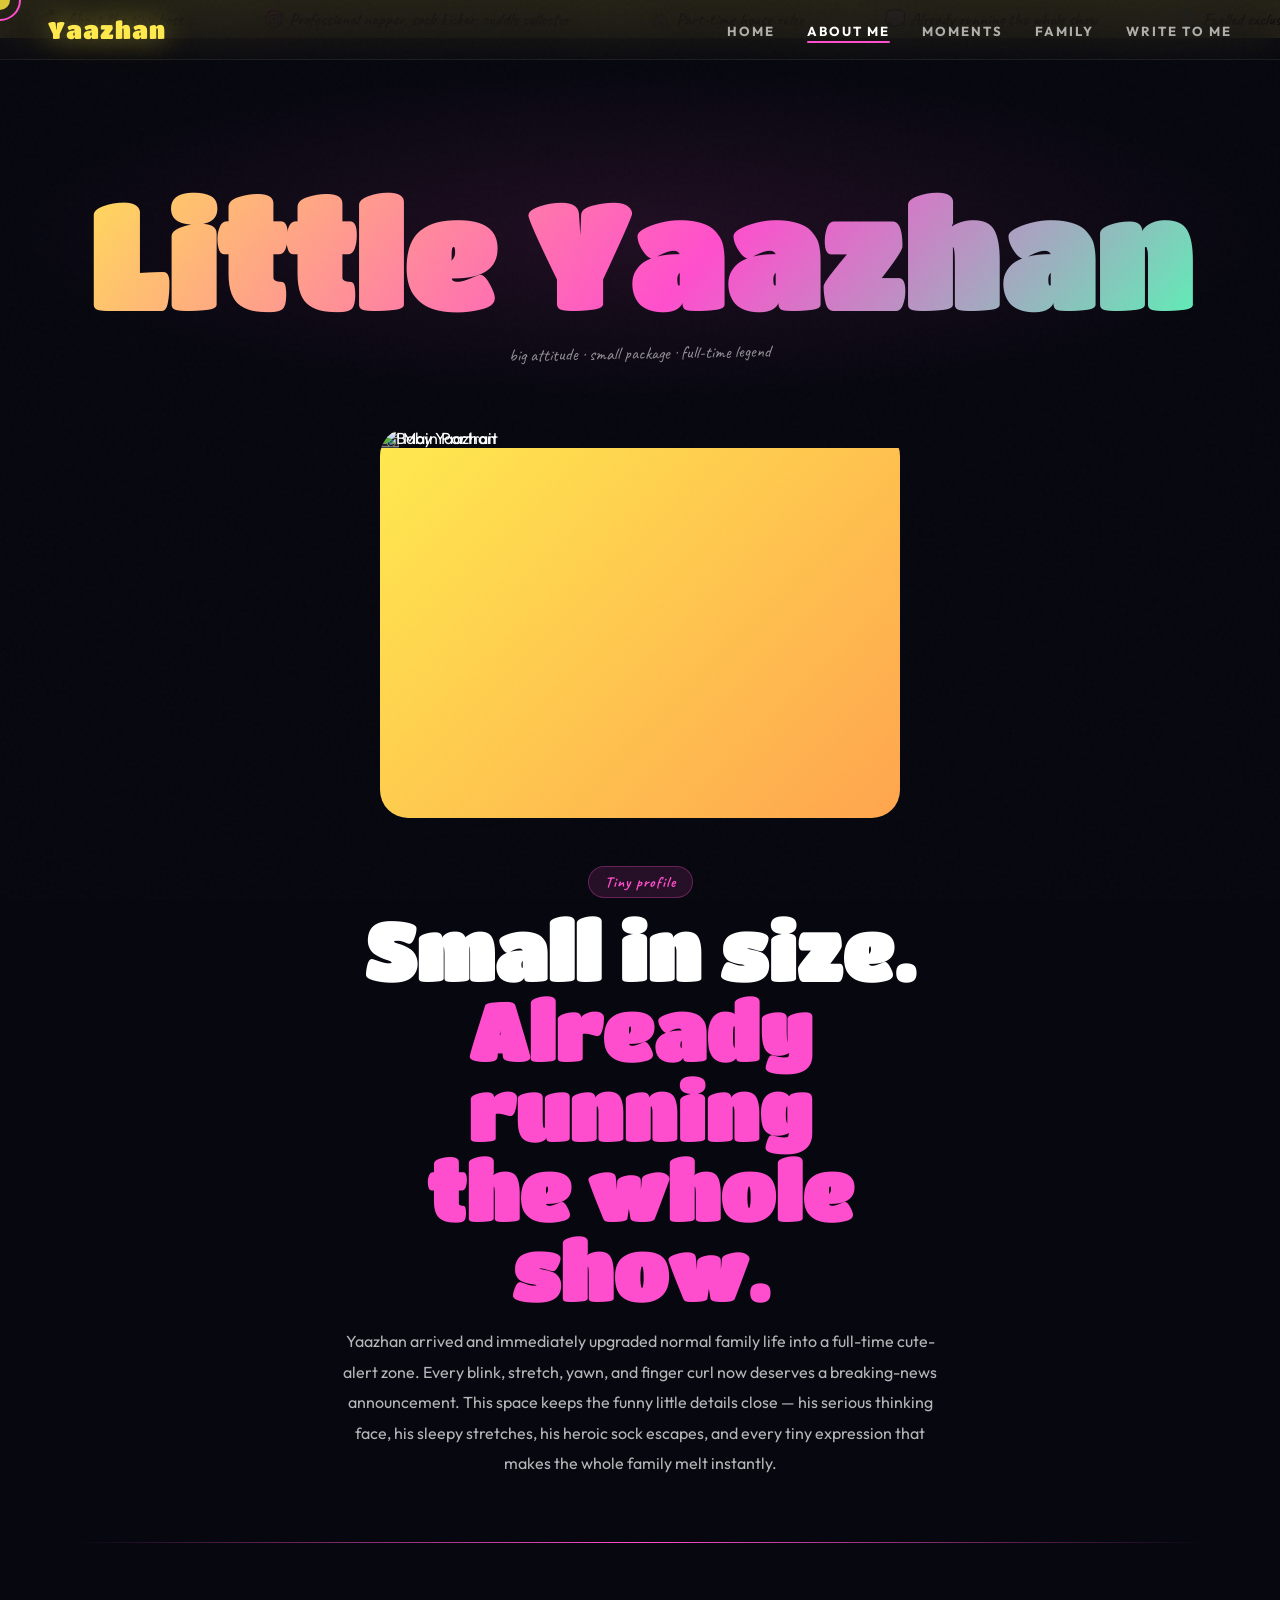
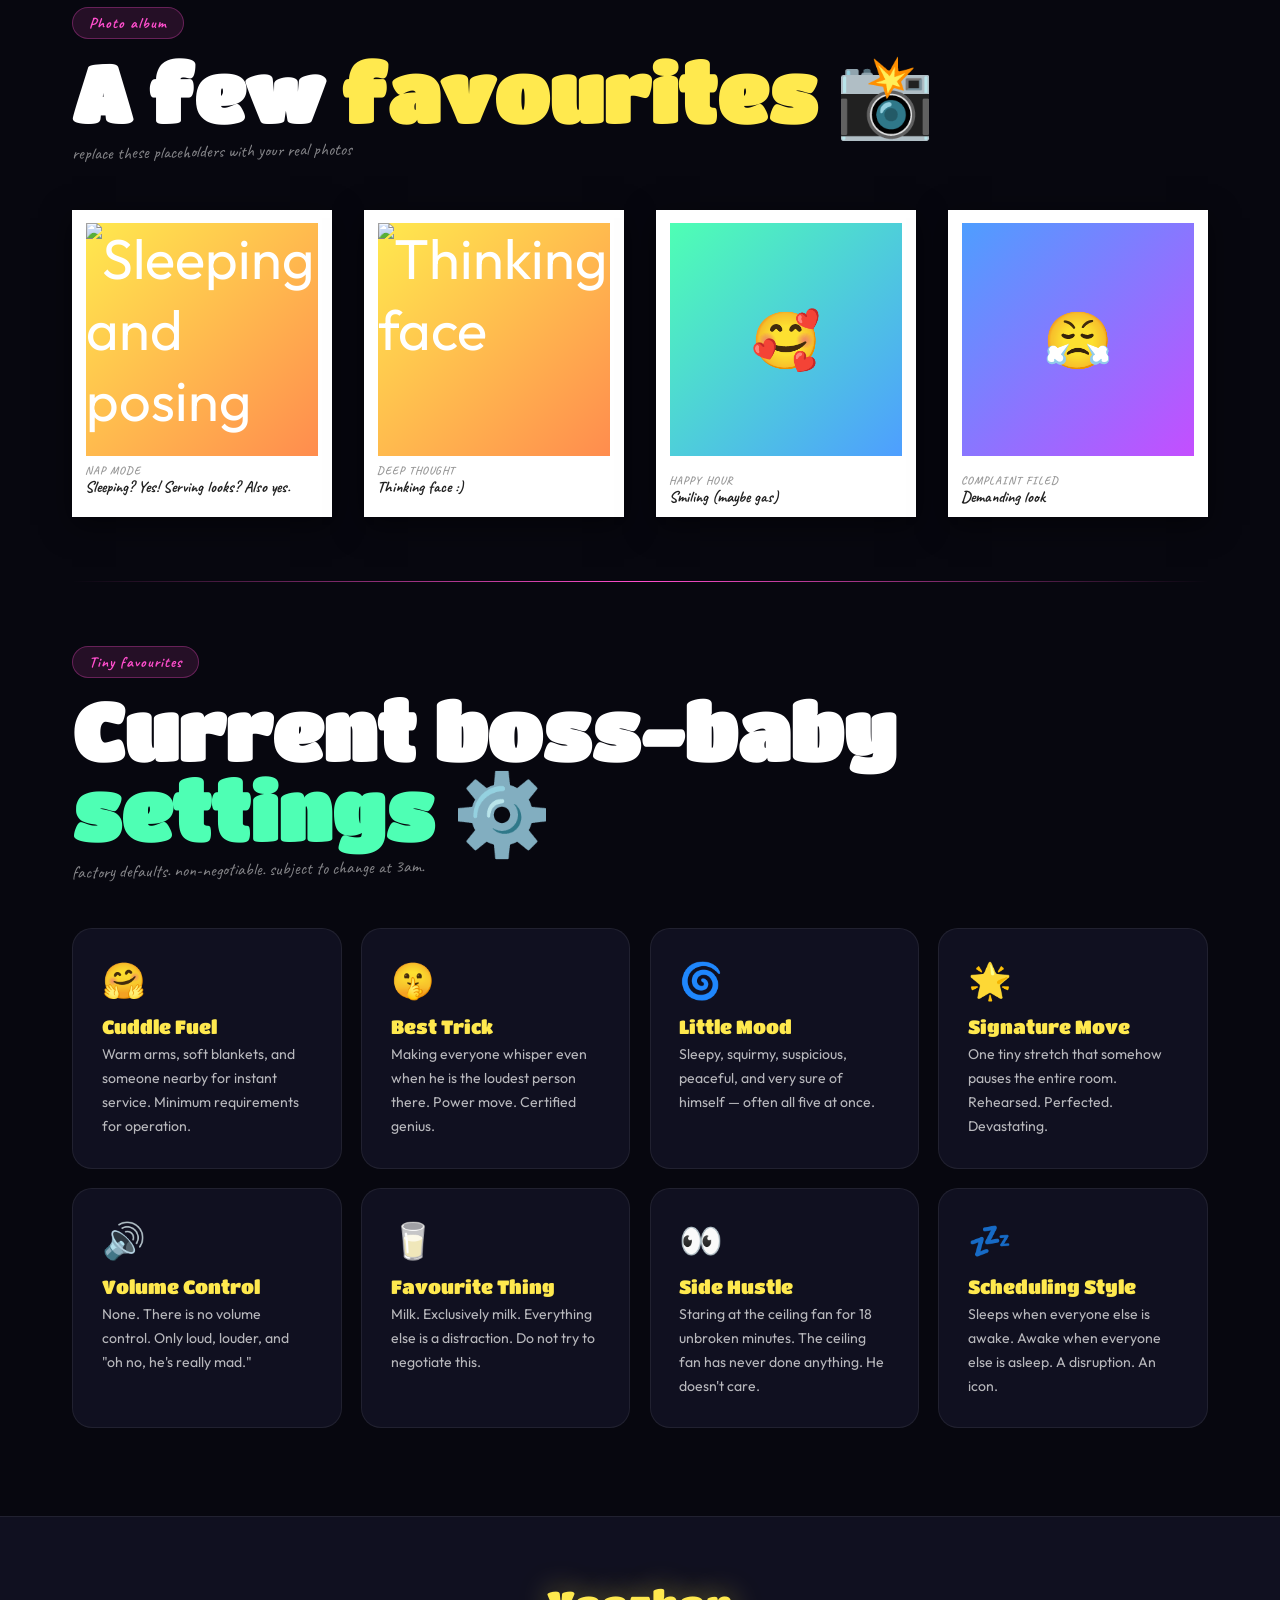
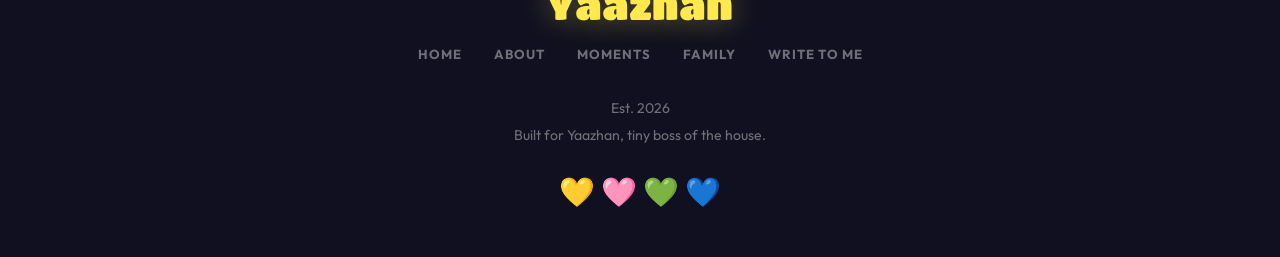
==== about.html @ 79789247 "Add files via upload" ====
<!DOCTYPE html>
<html lang="en">
<head>
  <meta charset="UTF-8" />
  <meta name="viewport" content="width=device-width, initial-scale=1.0" />
  <title>About Me | Yaazhan</title>
  <meta name="description" content="About baby Yaazhan — tiny personality, cute moods, and a whole lot of playful chaos." />
  <link rel="stylesheet" href="style.css" />
  <link rel="icon" href="data:image/svg+xml,<svg xmlns='http://www.w3.org/2000/svg' viewBox='0 0 100 100'><text y='.9em' font-size='90'>🍼</text></svg>" />
</head>
<body data-page="about">

  <div class="noise"></div>
  <div class="cursor"></div>
  <div class="cursor-trail"></div>

  <nav>
    <a href="index.html" class="nav-logo">Yaazhan</a>
    <ul class="nav-links">
      <li><a href="index.html">Home</a></li>
      <li><a href="about.html" class="active">About Me</a></li>
      <li><a href="moments.html">Moments</a></li>
      <li><a href="family.html">Family</a></li>
      <li><a href="contact.html">Write to Me</a></li>
    </ul>
    <button class="nav-menu-btn" aria-label="Menu">☰</button>
  </nav>

  <div class="marquee-bar">
    <div class="marquee-track">
      <span>👶 About the tiny boss</span>
      <span>🎯 Professional napper, sock kicker, cuddle collector</span>
      <span>🏡 Part-time house ruler</span>
      <span>💭 Already running the whole show</span>
      <span>🥛 Fuelled exclusively by milk and chaos</span>
      <span>👶 About the tiny boss</span>
      <span>🎯 Professional napper, sock kicker, cuddle collector</span>
      <span>🏡 Part-time house ruler</span>
      <span>💭 Already running the whole show</span>
      <span>🥛 Fuelled exclusively by milk and chaos</span>
    </div>
  </div>

  <div class="page-hero">
    <h1>Little Yaazhan</h1>
    <p>big attitude · small package · full-time legend</p>
  </div>

  <!-- ====== MAIN ABOUT ====== -->
  <section class="section" style="padding-top:0;">

    <!-- Big hero photo placeholder -->
    <div class="about-hero-photo anim">
      <span class="photo-label">📸 Main Portrait</span>
<div class="fcard-img gb-1">
  <img src="images/image4.jpeg" alt="Baby Yaazhan">
</div>      <p>Drop Yaazhan's best photo here</p>
    </div>

    <div style="text-align:center; max-width:600px; margin:0 auto 4rem;">
      <div class="section-label">Tiny profile</div>
      <h2 class="section-title">Small in size. <span style="color:var(--pink)">Already running<br>the whole show.</span></h2>
      <p style="font-size:1rem; line-height:1.9; opacity:0.7; margin-top:1rem;">
        Yaazhan arrived and immediately upgraded normal family life into a full-time cute-alert zone.
        Every blink, stretch, yawn, and finger curl now deserves a breaking-news announcement.
        This space keeps the funny little details close — his serious thinking face, his sleepy stretches,
        his heroic sock escapes, and every tiny expression that makes the whole family melt instantly.
      </p>
    </div>

    <div class="glow-divider" style="margin-bottom:4rem;"></div>

    <!-- Photo grid — about page -->
    <div class="section-label">Photo album</div>
    <h2 class="section-title" style="margin-bottom:0.5rem;">A few <span style="color:var(--yellow)">favourites</span> 📸</h2>
    <p class="section-sub">replace these placeholders with your real photos</p>

    <div class="photo-grid" style="margin-bottom:4rem;">
         <div class="photo-slot anim" style="--r:-5deg;">
    <div class="photo-slot-inner gb-1">
      <img src="images/image16.png" alt="Sleeping and posing">
    </div>
    <div class="photo-slot-caption">
    <div class="photo-slot-caption"><div class="ps-case">Nap mode</div> <div class="ps-title">Sleeping? Yes! Serving looks? Also yes.</div></div>
    </div>
  </div>
           <div class="photo-slot anim" style="--r:-5deg;">
    <div class="photo-slot-inner gb-1">
      <img src="images/image17.png" alt="Thinking face">
    </div>
    <div class="photo-slot-caption">
    <div class="photo-slot-caption"><div class="ps-case">Deep thought</div> <div class="ps-title">Thinking face :)</div></div>
    </div>
  </div>
      <div class="photo-slot anim" style="--r:-2deg;">
        <div class="photo-slot-inner gb-3">🥰</div>
        <div class="photo-slot-caption"><div class="ps-case">Happy hour</div><div class="ps-title">Smiling (maybe gas)</div></div>
      </div>
      <div class="photo-slot anim" style="--r:5deg;">
        <div class="photo-slot-inner gb-4">😤</div>
        <div class="photo-slot-caption"><div class="ps-case">Complaint filed</div><div class="ps-title">Demanding look</div></div>
      </div>
    </div>

    <div class="glow-divider" style="margin-bottom:4rem;"></div>

    <!-- Boss-baby settings -->
    <div class="section-label">Tiny favourites</div>
    <h2 class="section-title">Current boss-baby <span style="color:var(--mint)">settings</span> ⚙️</h2>
    <p class="section-sub">factory defaults. non-negotiable. subject to change at 3am.</p>

    <div class="trait-grid">
      <div class="trait-card anim">
        <div class="trait-icon">🤗</div>
        <div class="trait-name">Cuddle Fuel</div>
        <p class="trait-desc">Warm arms, soft blankets, and someone nearby for instant service. Minimum requirements for operation.</p>
      </div>
      <div class="trait-card anim">
        <div class="trait-icon">🤫</div>
        <div class="trait-name">Best Trick</div>
        <p class="trait-desc">Making everyone whisper even when he is the loudest person there. Power move. Certified genius.</p>
      </div>
      <div class="trait-card anim">
        <div class="trait-icon">🌀</div>
        <div class="trait-name">Little Mood</div>
        <p class="trait-desc">Sleepy, squirmy, suspicious, peaceful, and very sure of himself — often all five at once.</p>
      </div>
      <div class="trait-card anim">
        <div class="trait-icon">🌟</div>
        <div class="trait-name">Signature Move</div>
        <p class="trait-desc">One tiny stretch that somehow pauses the entire room. Rehearsed. Perfected. Devastating.</p>
      </div>
      <div class="trait-card anim">
        <div class="trait-icon">🔊</div>
        <div class="trait-name">Volume Control</div>
        <p class="trait-desc">None. There is no volume control. Only loud, louder, and "oh no, he's really mad."</p>
      </div>
      <div class="trait-card anim">
        <div class="trait-icon">🥛</div>
        <div class="trait-name">Favourite Thing</div>
        <p class="trait-desc">Milk. Exclusively milk. Everything else is a distraction. Do not try to negotiate this.</p>
      </div>
      <div class="trait-card anim">
        <div class="trait-icon">👀</div>
        <div class="trait-name">Side Hustle</div>
        <p class="trait-desc">Staring at the ceiling fan for 18 unbroken minutes. The ceiling fan has never done anything. He doesn't care.</p>
      </div>
      <div class="trait-card anim">
        <div class="trait-icon">💤</div>
        <div class="trait-name">Scheduling Style</div>
        <p class="trait-desc">Sleeps when everyone else is awake. Awake when everyone else is asleep. A disruption. An icon.</p>
      </div>
    </div>

  </section>

  <footer>
    <div class="footer-logo">Yaazhan</div>
    <ul class="footer-links">
      <li><a href="index.html">Home</a></li>
      <li><a href="about.html">About</a></li>
      <li><a href="moments.html">Moments</a></li>
      <li><a href="family.html">Family</a></li>
      <li><a href="contact.html">Write to Me</a></li>
    </ul>
    <p class="footer-text">Est. 2026 <br />Built for Yaazhan, tiny boss of the house.</p>
    <div class="footer-hearts">💛 🩷 💚 💙</div>
  </footer>

  <script src="script.js"></script>
</body>
</html>
---- style.css ----
@import url('https://fonts.googleapis.com/css2?family=Titan+One&family=Outfit:wght@400;500;600;700;800;900&family=Caveat:wght@400;600;700;800&display=swap');

:root {
  --bg:       #07070f;
  --yellow:   #FFE94E;
  --pink:     #FF4ECD;
  --mint:     #4EFFB4;
  --blue:     #4E9EFF;
  --orange:   #FF8C4E;
  --purple:   #C44EFF;
  --white:    #ffffff;
  --card-bg:  #101020;
  --card-bg2: #0c0c1a;
  --border:   rgba(255,255,255,0.07);
  --font-display: 'Titan One', cursive;
  --font-body:    'Outfit', sans-serif;
  --font-hand:    'Caveat', cursive;
}

* { margin:0; padding:0; box-sizing:border-box; }
html { scroll-behavior:smooth; }
body {
  background: var(--bg);
  color: var(--white);
  font-family: var(--font-body);
  overflow-x: hidden;
}

/* ====== SCROLLBAR ====== */
::-webkit-scrollbar { width:7px; }
::-webkit-scrollbar-track { background:var(--bg); }
::-webkit-scrollbar-thumb { background:linear-gradient(var(--pink),var(--purple)); border-radius:4px; }

/* ====== CURSOR ====== */
.cursor {
  width:20px; height:20px; background:var(--yellow);
  border-radius:50%; position:fixed; top:0; left:0;
  pointer-events:none; z-index:99999;
  transform:translate(-50%,-50%);
  mix-blend-mode:difference;
  transition:transform 0.05s;
}
.cursor-trail {
  width:42px; height:42px; border:2px solid var(--pink);
  border-radius:50%; position:fixed; top:0; left:0;
  pointer-events:none; z-index:99998;
  transform:translate(-50%,-50%);
  transition:left 0.12s ease, top 0.12s ease;
}

/* ====== NAV ====== */
nav {
  position:fixed; top:0; width:100%; z-index:1000;
  padding:1rem 3rem;
  display:flex; justify-content:space-between; align-items:center;
  background:rgba(7,7,15,0.88);
  backdrop-filter:blur(24px);
  border-bottom:1px solid var(--border);
}
.nav-logo {
  font-family:var(--font-display);
  font-size:1.5rem; color:var(--yellow);
  text-decoration:none; letter-spacing:1px;
  text-shadow:0 0 28px rgba(255,233,78,0.55);
}
.nav-links { display:flex; gap:2rem; list-style:none; }
.nav-links a {
  color:rgba(255,255,255,0.65); text-decoration:none;
  font-weight:700; font-size:0.82rem;
  letter-spacing:2px; text-transform:uppercase;
  position:relative; padding-bottom:4px;
  transition:color 0.3s;
}
.nav-links a::after {
  content:''; position:absolute; bottom:0; left:0;
  width:0; height:2px; background:var(--pink);
  transition:width 0.3s; border-radius:2px;
}
.nav-links a:hover, .nav-links a.active { color:var(--white); }
.nav-links a:hover::after, .nav-links a.active::after { width:100%; }
.nav-menu-btn { display:none; background:none; border:none; color:var(--yellow); font-size:1.5rem; cursor:pointer; }

/* ====== MARQUEE ====== */
.marquee-bar { background:var(--yellow); padding:0.5rem 0; overflow:hidden; white-space:nowrap; }
.marquee-track { display:inline-flex; animation:marquee 32s linear infinite; }
.marquee-track span { color:var(--bg); font-family:var(--font-hand); font-size:1.1rem; font-weight:700; padding:0 2.5rem; }
@keyframes marquee { from{transform:translateX(0)} to{transform:translateX(-50%)} }

/* ====== HERO ====== */
.hero {
  min-height:100vh;
  display:flex; flex-direction:column; align-items:center; justify-content:center;
  text-align:center; padding:8rem 2rem 5rem;
  position:relative; overflow:hidden;
}
.hero-bg-glow {
  position:absolute; inset:0; pointer-events:none;
  background:
    radial-gradient(ellipse 60% 60% at 20% 40%, rgba(255,78,205,0.15) 0%, transparent 70%),
    radial-gradient(ellipse 50% 50% at 80% 25%, rgba(78,159,255,0.14) 0%, transparent 70%),
    radial-gradient(ellipse 45% 45% at 55% 80%, rgba(78,255,180,0.1) 0%, transparent 70%);
}
.floating-emojis { position:absolute; inset:0; pointer-events:none; }
.emoji-float { position:absolute; user-select:none; will-change:transform; }
.hero-badge {
  display:inline-block; background:var(--pink); color:#fff;
  font-family:var(--font-hand); font-size:1rem; font-weight:700;
  letter-spacing:1px; padding:0.4rem 1.5rem; border-radius:100px;
  margin-bottom:1.8rem; animation:badgePop 2.8s ease-in-out infinite;
}
@keyframes badgePop { 0%,100%{transform:scale(1) rotate(-1deg)} 50%{transform:scale(1.07) rotate(1deg)} }

.hero-name {
  font-family:var(--font-display);
  font-size:clamp(5rem, 22vw, 17rem);
  line-height:0.85; letter-spacing:-0.01em;
  background:linear-gradient(130deg, var(--yellow) 0%, var(--pink) 45%, var(--mint) 100%);
  -webkit-background-clip:text; -webkit-text-fill-color:transparent; background-clip:text;
  margin-bottom:1.2rem;
  animation:nameGlitch 9s infinite;
}
@keyframes nameGlitch {
  0%,88%,100%{ filter:none; transform:none; }
  89%{ transform:translate(-4px,0); filter:drop-shadow(4px 0 var(--pink)); }
  90%{ transform:translate(4px,0); filter:drop-shadow(-4px 0 var(--mint)); }
  91%{ transform:none; filter:none; }
}
.hero-tagline {
  font-family:var(--font-hand);
  font-size:clamp(1.2rem, 3.5vw, 2rem);
  color:rgba(255,255,255,0.8);
  margin-bottom:2.5rem;
  transform:rotate(-2deg); display:inline-block;
}
.hero-pills {
  display:flex; gap:1rem; flex-wrap:wrap;
  justify-content:center; margin-bottom:2.8rem;
}
.pill {
  background:var(--card-bg); border:1px solid var(--border);
  border-radius:100px; padding:0.55rem 1.3rem;
  font-size:0.88rem; font-weight:600;
  display:flex; align-items:center; gap:0.5rem;
  transition:transform 0.2s, border-color 0.3s;
}
.pill:hover { transform:translateY(-4px); border-color:var(--yellow); }
.hero-cta-row { display:flex; gap:1rem; flex-wrap:wrap; justify-content:center; }

/* ====== BUTTONS ====== */
.btn {
  display:inline-flex; align-items:center; gap:0.5rem;
  padding:0.85rem 2rem; border-radius:100px;
  font-family:var(--font-display); font-size:0.95rem; letter-spacing:0.5px;
  text-decoration:none; transition:transform 0.2s, box-shadow 0.3s;
  cursor:pointer; border:none;
}
.btn-primary {
  background:linear-gradient(135deg, var(--pink), var(--purple));
  color:#fff; box-shadow:0 4px 24px rgba(255,78,205,0.4);
}
.btn-primary:hover { transform:translateY(-3px) scale(1.03); box-shadow:0 8px 32px rgba(255,78,205,0.6); }
.btn-outline { background:transparent; color:var(--white); border:2px solid var(--border); }
.btn-outline:hover { border-color:var(--mint); color:var(--mint); transform:translateY(-3px); }

/* ====== SECTION BASE ====== */
.section { padding:5.5rem 2rem; max-width:1200px; margin:0 auto; }
.section-label {
  display:inline-block;
  background:rgba(255,78,205,0.12); border:1px solid rgba(255,78,205,0.3);
  color:var(--pink); font-family:var(--font-hand); font-size:0.95rem; font-weight:700;
  letter-spacing:1px; padding:0.3rem 1rem; border-radius:100px; margin-bottom:0.8rem;
}
.section-title {
  font-family:var(--font-display);
  font-size:clamp(2.5rem, 7vw, 5rem);
  line-height:1; margin-bottom:0.5rem;
}
.section-sub {
  font-family:var(--font-hand); font-size:1.1rem;
  opacity:0.5; display:inline-block;
  transform:rotate(-1deg); margin-bottom:3rem;
}

/* ====== HOME FEATURE CARDS ====== */
.feature-cards { display:grid; grid-template-columns:repeat(auto-fill, minmax(300px, 1fr)); gap:1.5rem; }
.fcard {
  background:var(--card-bg); border:1px solid var(--border);
  border-radius:24px; padding:0; overflow:hidden;
  transition:transform 0.35s cubic-bezier(0.34,1.56,0.64,1), box-shadow 0.35s;
  text-decoration:none; color:inherit; display:block;
}
.fcard:hover { transform:translateY(-10px) rotate(1deg); box-shadow:0 24px 48px rgba(255,78,205,0.15); }
.fcard-img {
  width: 100%;
  aspect-ratio: 3 / 4; /* Portrait */
  object-fit: cover;
  display: block;
}
.fcard-body { padding:1.5rem; }
.fcard-case {
  font-family:var(--font-hand); font-size:0.9rem; font-weight:700;
  color:var(--pink); letter-spacing:1px; margin-bottom:0.3rem;
}
.fcard-title { font-family:var(--font-display); font-size:1.5rem; color:var(--yellow); margin-bottom:0.4rem; }
.fcard-text { font-size:0.9rem; line-height:1.7; opacity:0.7; }

/* ====== ABOUT PAGE ====== */
.about-hero-photo {
  width:100%;
  max-width:520px;
  margin:0 auto 3rem;
  aspect-ratio:4/3;
  border-radius:28px;
  overflow:hidden;
  position:relative;
}

.about-hero-photo {
  width: 100%;
  max-width: 520px;
  margin: 0 auto 3rem;
  aspect-ratio: 4/3;
  border-radius: 28px;
  overflow: hidden;
  position: relative;
}

.about-hero-photo img {
  position: absolute;
  inset: 0;
  width: 100%;
  height: 100%;
  object-fit: cover;
  display: block;
}
.trait-grid { display:grid; grid-template-columns:repeat(auto-fill, minmax(240px, 1fr)); gap:1.2rem; }
.trait-card {
  background:var(--card-bg); border:1px solid var(--border);
  border-radius:20px; padding:1.8rem;
  transition:transform 0.3s;
}
.trait-card:hover { transform:translateY(-6px) rotate(-1deg); }
.trait-icon { font-size:2.2rem; margin-bottom:0.8rem; }
.trait-name {
  font-family:var(--font-display); font-size:1.2rem;
  color:var(--yellow); margin-bottom:0.4rem;
}
.trait-desc { font-size:0.88rem; line-height:1.7; opacity:0.7; }

/* ====== MOMENTS / PHOTO GRID ====== */
.photo-grid {
  display:grid;
  grid-template-columns:repeat(auto-fill, minmax(230px, 1fr));
  gap:2rem;
}
.photo-slot {
  position:relative; background:#fff;
  padding:0.85rem 0.85rem 3.8rem;
  box-shadow:0 8px 28px rgba(0,0,0,0.5);
  transform:rotate(var(--r, -3deg));
  transition:transform 0.35s cubic-bezier(0.34,1.56,0.64,1), box-shadow 0.35s, z-index 0s;
  cursor:pointer;
}
.photo-slot:hover { transform:rotate(0) scale(1.07); box-shadow:0 20px 60px rgba(0,0,0,0.65); z-index:20; }
.photo-slot-inner {
  width:100%; aspect-ratio:1;
  display:flex; align-items:center; justify-content:center;
  font-size:3.5rem; overflow:hidden; position:relative;
}
.photo-slot-inner img { width:100%; height:100%; object-fit:cover; display:block; }
.photo-slot-caption {
  position:absolute; bottom:0.6rem; left:0; right:0;
  padding:0 0.8rem;
}
.photo-slot-caption .ps-case {
  font-family:var(--font-hand); font-size:0.7rem; font-weight:700;
  color:#999; letter-spacing:1px; text-transform:uppercase;
}
.photo-slot-caption .ps-title {
  font-family:var(--font-hand); font-size:1rem; font-weight:700;
  color:#222; line-height:1.3;
}

/* Gradient bg helpers for photo slots */
.gb-1{background:linear-gradient(135deg,#FFE94E,#FF8C4E)}
.gb-2{background:linear-gradient(135deg,#FF4ECD,#C44EFF)}
.gb-3{background:linear-gradient(135deg,#4EFFB4,#4E9EFF)}
.gb-4{background:linear-gradient(135deg,#4E9EFF,#C44EFF)}
.gb-5{background:linear-gradient(135deg,#FFE94E,#4EFFB4)}
.gb-6{background:linear-gradient(135deg,#FF4ECD,#FF8C4E)}
.gb-7{background:linear-gradient(135deg,#C44EFF,#4E9EFF)}
.gb-8{background:linear-gradient(135deg,#4EFFB4,#FFE94E)}
.gb-9{background:linear-gradient(135deg,#FF8C4E,#FF4ECD)}
.gb-10{background:linear-gradient(135deg,#4E9EFF,#FFE94E)}
.gb-11{background:linear-gradient(135deg,#C44EFF,#4EFFB4)}
.gb-12{background:linear-gradient(135deg,#FFE94E,#C44EFF)}
.gb-13{background:linear-gradient(135deg,#4EFFB4,#FF4ECD)}
.gb-14{background:linear-gradient(135deg,#FF4ECD,#4E9EFF)}
.gb-15{background:linear-gradient(135deg,#FF8C4E,#4EFFB4)}
.gb-16{background:linear-gradient(135deg,#4E9EFF,#FF4ECD)}

/* ====== PHOTO ADD SLOT ====== */
.photo-add {
  background:rgba(255,255,255,0.02);
  border:2px dashed rgba(255,255,255,0.1);
  border-radius:20px; aspect-ratio:1;
  display:flex; flex-direction:column;
  align-items:center; justify-content:center;
  gap:0.6rem; cursor:pointer;
  transition:border-color 0.3s, background 0.3s;
}
.photo-add:hover { border-color:var(--pink); background:rgba(255,78,205,0.05); }
.photo-add span { font-size:2.5rem; }
.photo-add p { font-family:var(--font-hand); font-size:0.9rem; opacity:0.4; }

/* ====== FAMILY ====== */
.family-grid { display:grid; grid-template-columns:repeat(auto-fill, minmax(260px, 1fr)); gap:2rem; }
.fam-card {
  background:var(--card-bg); border-radius:28px; padding:0; overflow:hidden;
  position:relative; z-index:0;
  transition:transform 0.35s cubic-bezier(0.34,1.56,0.64,1);
}
.fam-card::before {
  content:''; position:absolute; inset:-2px; border-radius:30px; z-index:-1;
  background:linear-gradient(135deg,var(--pink),var(--mint),var(--yellow));
  opacity:0; transition:opacity 0.35s;
}
.fam-card:hover { transform:translateY(-12px); }
.fam-card:hover::before { opacity:1; }
.fam-card::after { content:''; position:absolute; inset:0; border-radius:28px; z-index:-1; background:var(--card-bg); }

.fam-photo img {
  width: 100%;
  height: auto;
  display: block;
}
}
.fam-photo-label {
  position:absolute; top:0.75rem; left:0.75rem;
  background:rgba(0,0,0,0.5); backdrop-filter:blur(8px);
  color:#fff; font-family:var(--font-hand); font-size:0.78rem; font-weight:700;
  padding:0.2rem 0.7rem; border-radius:100px;
}
.fam-body { padding:1.5rem; text-align:center; position:relative; z-index:1; }
.fam-role { font-family:var(--font-hand); font-size:0.9rem; font-weight:700; color:var(--pink); margin-bottom:0.3rem; }
.fam-name { font-family:var(--font-display); font-size:2rem; color:var(--yellow); margin-bottom:0.2rem; }
.fam-title { font-family:var(--font-hand); font-size:0.9rem; color:var(--mint); margin-bottom:0.8rem; display:inline-block; transform:rotate(-1.5deg); }
.fam-desc { font-size:0.87rem; opacity:0.65; line-height:1.7; }
.fam-tags { display:flex; flex-wrap:wrap; gap:0.4rem; justify-content:center; margin-top:1rem; }

/* ====== BADGES ====== */
.badge {
  display:inline-block; padding:0.25rem 0.8rem; border-radius:100px;
  font-size:0.7rem; font-weight:700; letter-spacing:1px; text-transform:uppercase;
}
.badge-y{ background:var(--yellow); color:var(--bg); }
.badge-p{ background:var(--pink); color:#fff; }
.badge-m{ background:var(--mint); color:var(--bg); }
.badge-b{ background:var(--blue); color:var(--bg); }
.badge-pr{ background:var(--purple); color:#fff; }

/* ====== CONTACT PAGE ====== */
.contact-hero-txt {
  font-family:var(--font-display);
  font-size:clamp(3rem,10vw,8rem);
  line-height:1;
  background:linear-gradient(130deg,var(--yellow) 0%,var(--pink) 55%,var(--mint) 100%);
  -webkit-background-clip:text; -webkit-text-fill-color:transparent; background-clip:text;
  margin-bottom:1rem;
}
.contact-form-wrap {
  background:var(--card-bg); border:1px solid var(--border);
  border-radius:32px; padding:3rem; position:relative; overflow:hidden;
  max-width:700px; margin:0 auto;
}
.contact-form-wrap::before {
  content:''; position:absolute; inset:0;
  background:linear-gradient(135deg,rgba(255,78,205,0.06),rgba(78,255,180,0.06));
}
.contact-form-wrap > * { position:relative; }
.form-group { margin-bottom:1.5rem; }
.form-label {
  display:block; font-family:var(--font-hand);
  font-size:1rem; font-weight:700; color:var(--yellow); margin-bottom:0.5rem;
}
.form-input, .form-textarea, .form-select {
  width:100%; background:rgba(255,255,255,0.05);
  border:1.5px solid var(--border); border-radius:16px;
  padding:0.9rem 1.2rem; color:var(--white);
  font-family:var(--font-body); font-size:0.95rem;
  transition:border-color 0.3s, background 0.3s;
  outline:none; resize:none;
  -webkit-appearance:none; appearance:none;
}
.form-input:focus, .form-textarea:focus, .form-select:focus {
  border-color:var(--pink); background:rgba(255,78,205,0.06);
}
.form-input::placeholder, .form-textarea::placeholder { opacity:0.35; }
.form-textarea { min-height:160px; }
.form-select option { background:var(--card-bg); color:var(--white); }

.emoji-picker { display:flex; gap:0.6rem; flex-wrap:wrap; }
.ep-btn {
  background:rgba(255,255,255,0.05); border:1.5px solid var(--border);
  border-radius:12px; padding:0.5rem 0.8rem; font-size:1.4rem;
  cursor:pointer; transition:transform 0.2s, border-color 0.2s, background 0.2s;
}
.ep-btn:hover, .ep-btn.picked { transform:scale(1.2); border-color:var(--yellow); background:rgba(255,233,78,0.1); }

.submit-btn {
  width:100%; padding:1rem; border:none; border-radius:16px;
  background:linear-gradient(135deg,var(--pink),var(--purple));
  color:#fff; font-family:var(--font-display); font-size:1.1rem;
  cursor:pointer; letter-spacing:0.5px;
  transition:transform 0.2s, box-shadow 0.3s;
  box-shadow:0 4px 24px rgba(255,78,205,0.4);
}
.submit-btn:hover { transform:translateY(-3px); box-shadow:0 8px 32px rgba(255,78,205,0.6); }
.submit-btn:active { transform:translateY(0); }

.message-wall { display:grid; grid-template-columns:repeat(auto-fill, minmax(280px, 1fr)); gap:1.5rem; margin-top:2rem; }
.message-card {
  background:var(--card-bg); border:1px solid var(--border);
  border-radius:24px; padding:1.5rem;
  position:relative; overflow:hidden;
  transition:transform 0.3s;
  animation:cardIn 0.5s cubic-bezier(0.34,1.56,0.64,1) both;
}
@keyframes cardIn { from{opacity:0; transform:translateY(20px) scale(0.9)} to{opacity:1; transform:none} }
.message-card:hover { transform:translateY(-5px) rotate(0.8deg); }
.message-card::before {
  content:''; position:absolute; top:0; left:0; right:0; height:3px;
  background:linear-gradient(90deg,var(--pink),var(--mint));
}
.mc-header { display:flex; align-items:center; gap:0.8rem; margin-bottom:0.8rem; }
.mc-emoji { font-size:1.8rem; }
.mc-name { font-family:var(--font-display); font-size:1.1rem; color:var(--yellow); }
.mc-rel { font-family:var(--font-hand); font-size:0.8rem; color:var(--pink); }
.mc-text { font-size:0.9rem; line-height:1.7; opacity:0.75; }
.mc-date { font-family:var(--font-hand); font-size:0.78rem; opacity:0.35; margin-top:0.8rem; }

.success-msg {
  display:none; text-align:center; padding:2rem;
  font-family:var(--font-display); font-size:1.5rem; color:var(--mint);
}
.success-msg .s-icon { font-size:4rem; display:block; margin-bottom:1rem; animation:bounce 0.6s ease; }
@keyframes bounce { 0%,100%{transform:scale(1)} 50%{transform:scale(1.3)} }

.time-capsule-note {
  background:linear-gradient(135deg,rgba(78,255,180,0.08),rgba(78,159,255,0.08));
  border:1px solid rgba(78,255,180,0.15);
  border-radius:20px; padding:1.5rem 2rem;
  display:flex; gap:1rem; align-items:flex-start;
  margin-bottom:3rem;
}
.tc-icon { font-size:2rem; flex-shrink:0; }
.tc-text p { font-size:0.9rem; line-height:1.7; opacity:0.75; }
.tc-text strong { color:var(--mint); font-family:var(--font-hand); font-size:1rem; display:block; margin-bottom:0.3rem; }

/* ====== PAGE HERO ====== */
.page-hero { padding:9rem 2rem 4rem; text-align:center; position:relative; overflow:hidden; }
.page-hero::before {
  content:''; position:absolute; inset:0;
  background:radial-gradient(ellipse 70% 60% at center, rgba(255,78,205,0.1) 0%, transparent 70%);
}
.page-hero h1 {
  font-family:var(--font-display);
  font-size:clamp(3.5rem,12vw,9rem); line-height:1;
  background:linear-gradient(130deg,var(--yellow) 0%,var(--pink) 55%,var(--mint) 100%);
  -webkit-background-clip:text; -webkit-text-fill-color:transparent; background-clip:text;
  margin-bottom:1rem;
}
.page-hero p { font-family:var(--font-hand); font-size:1.1rem; opacity:0.55; transform:rotate(-1deg); display:inline-block; }

/* ====== FOOTER ====== */
footer {
  background:var(--card-bg); border-top:1px solid var(--border);
  padding:4rem 2rem 3rem; text-align:center;
}
.footer-logo { font-family:var(--font-display); font-size:2.5rem; color:var(--yellow); text-shadow:0 0 30px rgba(255,233,78,0.4); margin-bottom:1rem; }
.footer-text { opacity:0.4; font-size:0.88rem; line-height:1.9; max-width:480px; margin:0 auto 1.5rem; }
.footer-hearts { font-size:1.8rem; animation:heartBeat 1.4s ease-in-out infinite; }
@keyframes heartBeat { 0%,100%{transform:scale(1)} 25%{transform:scale(1.15)} 75%{transform:scale(1.1)} }
.footer-links { display:flex; gap:2rem; justify-content:center; list-style:none; margin-bottom:2rem; }
.footer-links a {
  color:rgba(255,255,255,0.4); text-decoration:none;
  font-size:0.82rem; font-weight:700; letter-spacing:1px; text-transform:uppercase;
  transition:color 0.3s;
}
.footer-links a:hover { color:var(--pink); }

/* ====== NOISE OVERLAY ====== */
.noise {
  position:fixed; inset:0; pointer-events:none; z-index:99997; opacity:0.02;
  background-image:url("data:image/svg+xml,%3Csvg viewBox='0 0 256 256' xmlns='http://www.w3.org/2000/svg'%3E%3Cfilter id='n'%3E%3CfeTurbulence type='fractalNoise' baseFrequency='0.9' numOctaves='4' stitchTiles='stitch'/%3E%3C/filter%3E%3Crect width='100%25' height='100%25' filter='url(%23n)'/%3E%3C/svg%3E");
}

/* ====== GLOW DIVIDER ====== */
.glow-divider { width:100%; height:1px; background:linear-gradient(90deg,transparent,var(--pink),transparent); }

/* ====== ANIMATE IN ====== */
.anim { opacity:0; transform:translateY(36px); transition:opacity 0.7s ease, transform 0.7s cubic-bezier(0.34,1.56,0.64,1); }
.anim.in { opacity:1; transform:translateY(0); }

/* ====== RESPONSIVE ====== */
@media (max-width:768px) {
  nav { padding:0.8rem 1.5rem; }
  .nav-links { display:none; }
  .nav-menu-btn { display:block; }
  .nav-links.open {
    display:flex; flex-direction:column;
    position:fixed; top:0; left:0; right:0; bottom:0;
    background:rgba(7,7,15,0.97); backdrop-filter:blur(20px);
    justify-content:center; align-items:center;
    gap:3rem; z-index:9999;
  }
  .nav-links.open a { font-size:1.4rem; }
  .section { padding:3.5rem 1.5rem; }
  .contact-form-wrap { padding:2rem 1.5rem; }
  .photo-grid { grid-template-columns:repeat(auto-fill, minmax(180px, 1fr)); gap:1.5rem; }
}
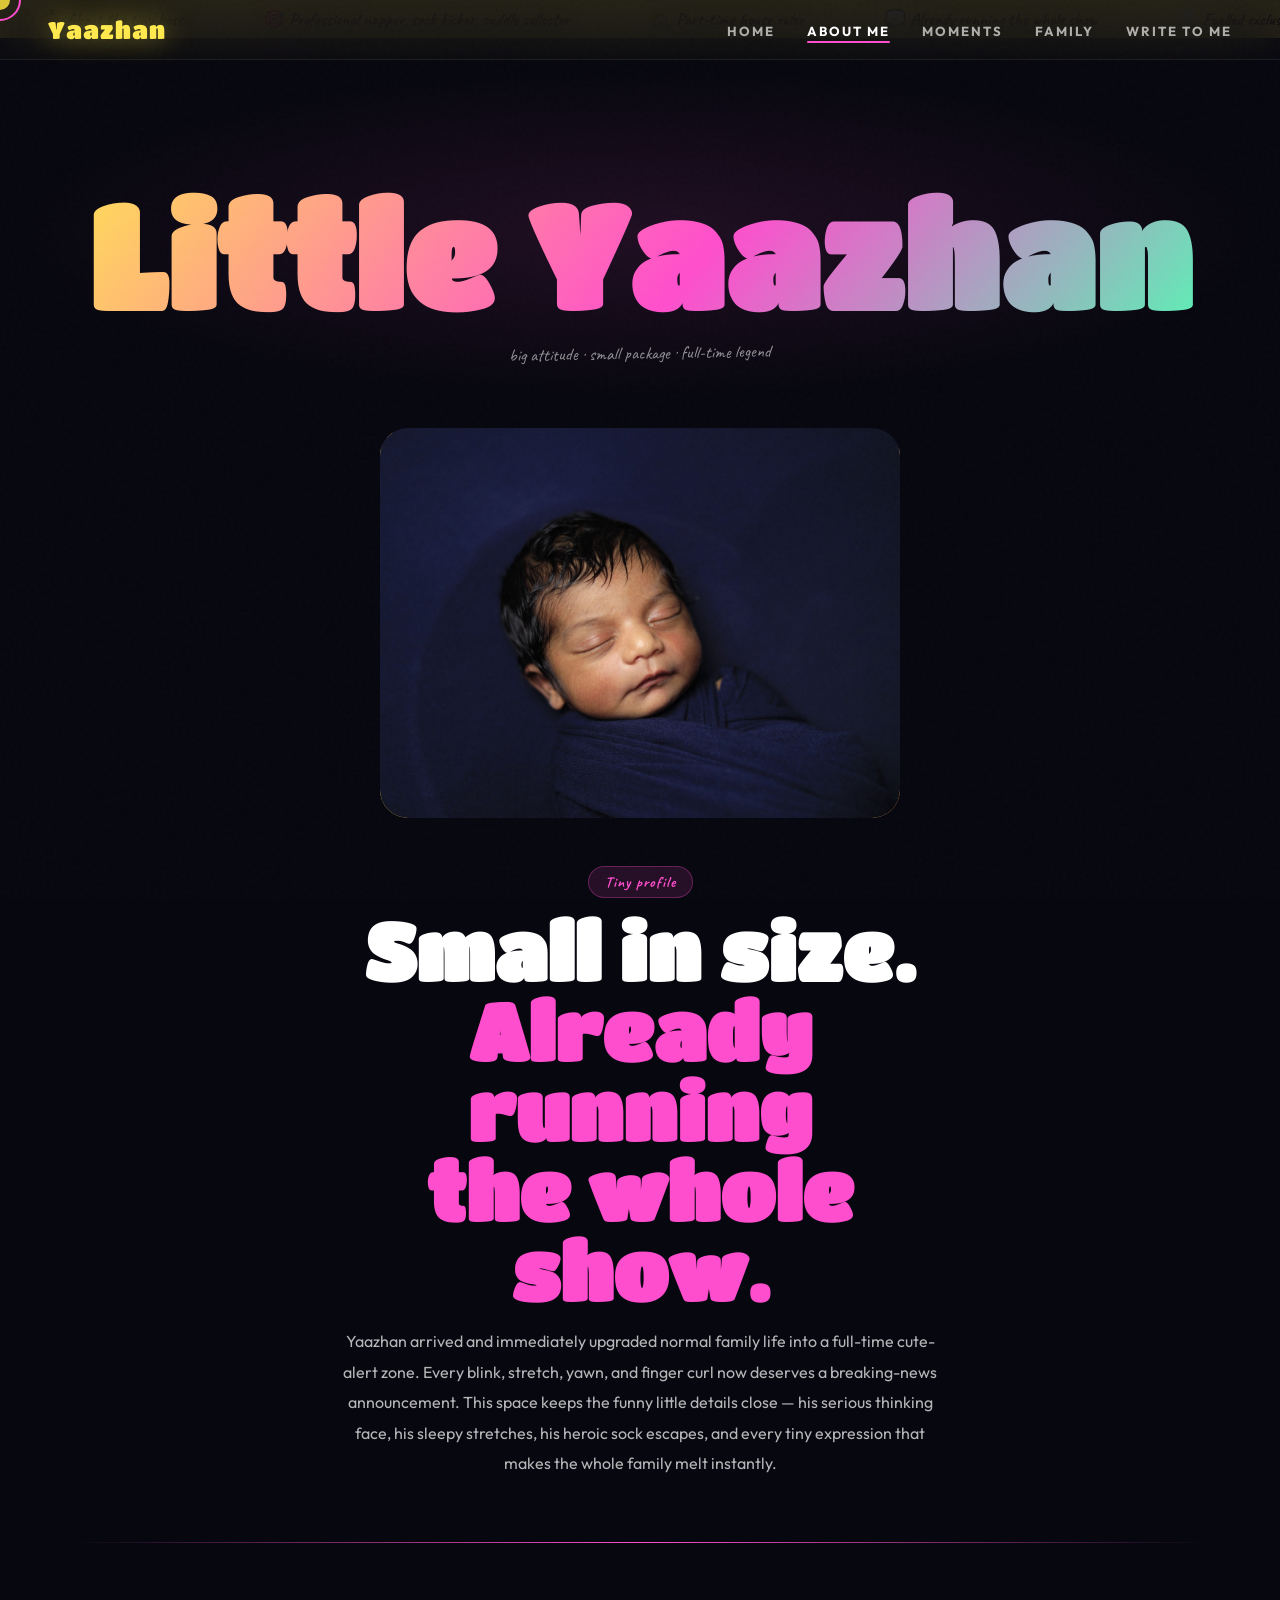
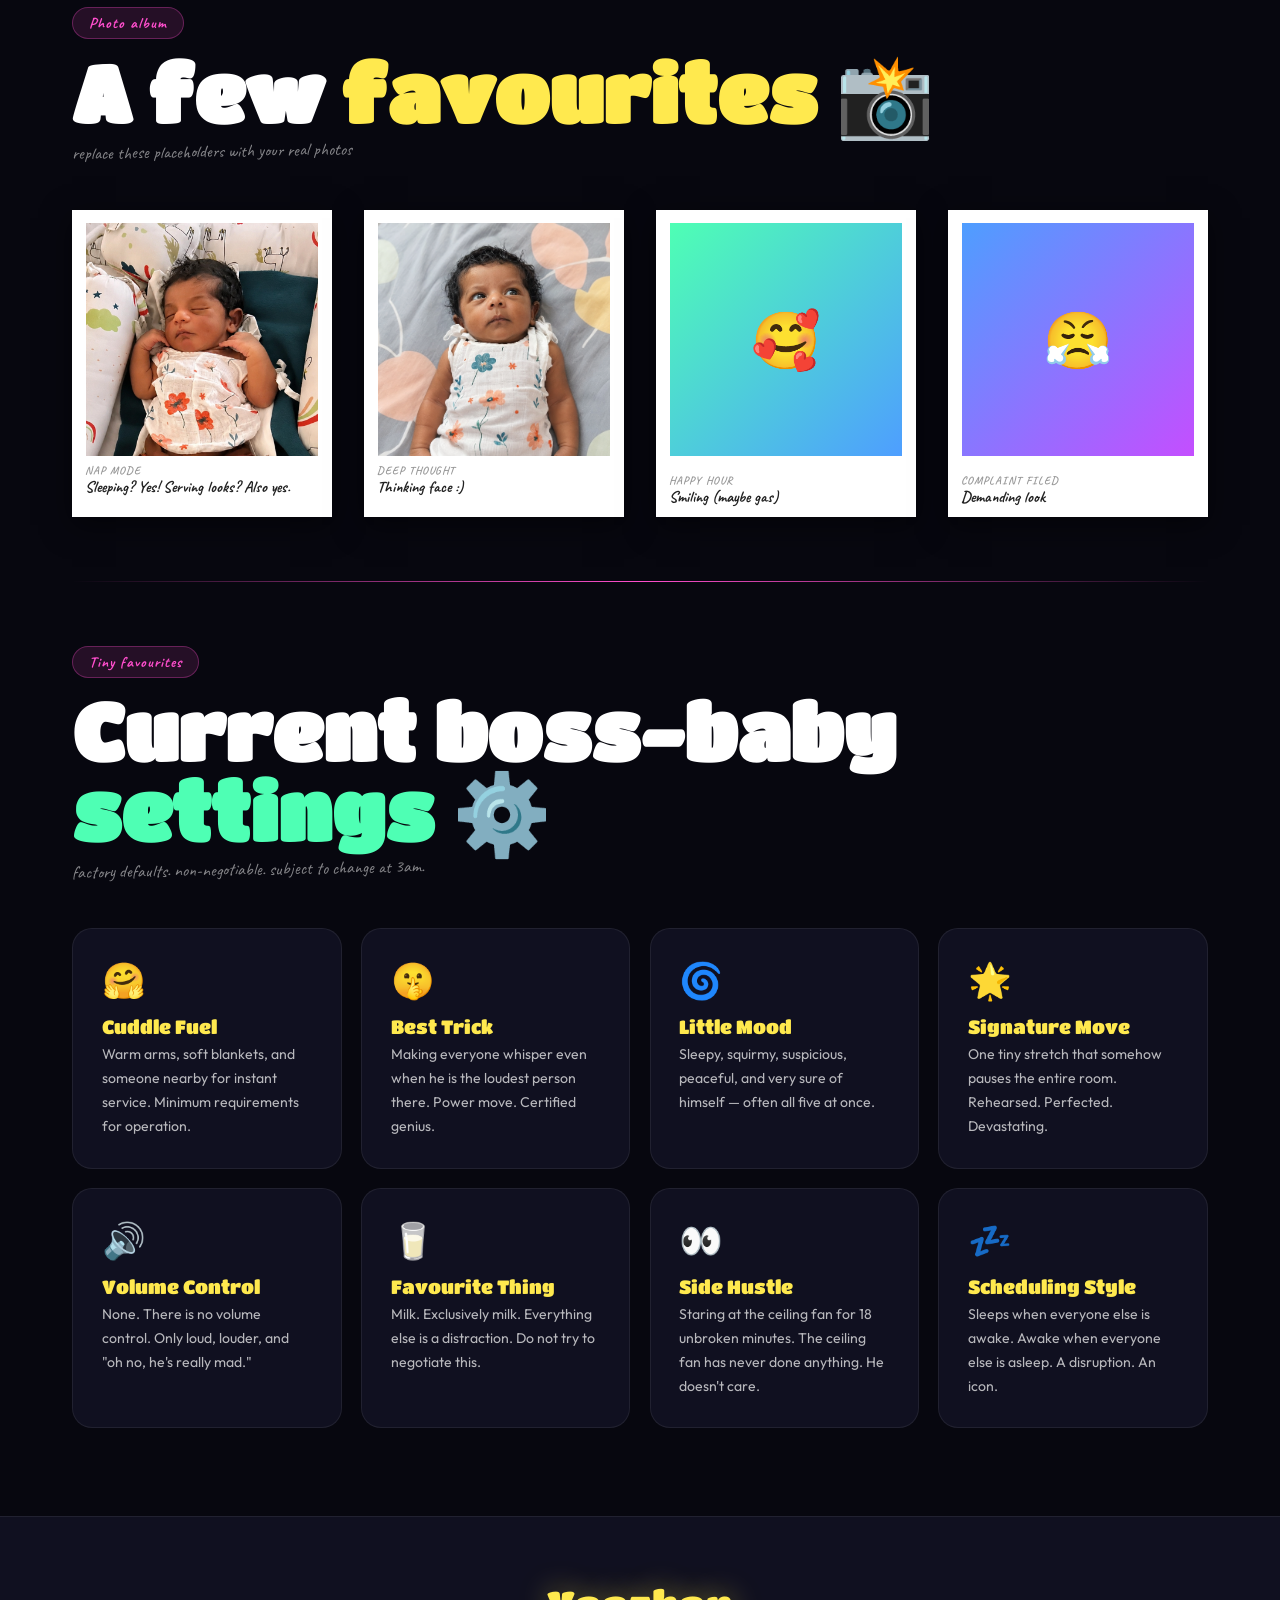
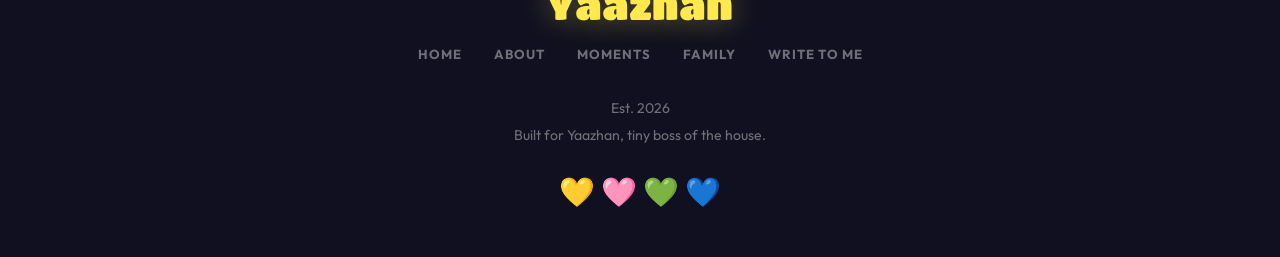
==== commit 65a7e267: "Update about.html" ====
--- a/about.html
+++ b/about.html
@@ -1,6 +1,15 @@
 <!DOCTYPE html>
 <html lang="en">
 <head>
+  <!-- Google tag (gtag.js) -->
+<script async src="https://www.googletagmanager.com/gtag/js?id=G-FYT7M4H5XP"></script>
+<script>
+  window.dataLayer = window.dataLayer || [];
+  function gtag(){dataLayer.push(arguments);}
+  gtag('js', new Date());
+
+  gtag('config', 'G-FYT7M4H5XP');
+</script>
   <meta charset="UTF-8" />
   <meta name="viewport" content="width=device-width, initial-scale=1.0" />
   <title>About Me | Yaazhan</title>
